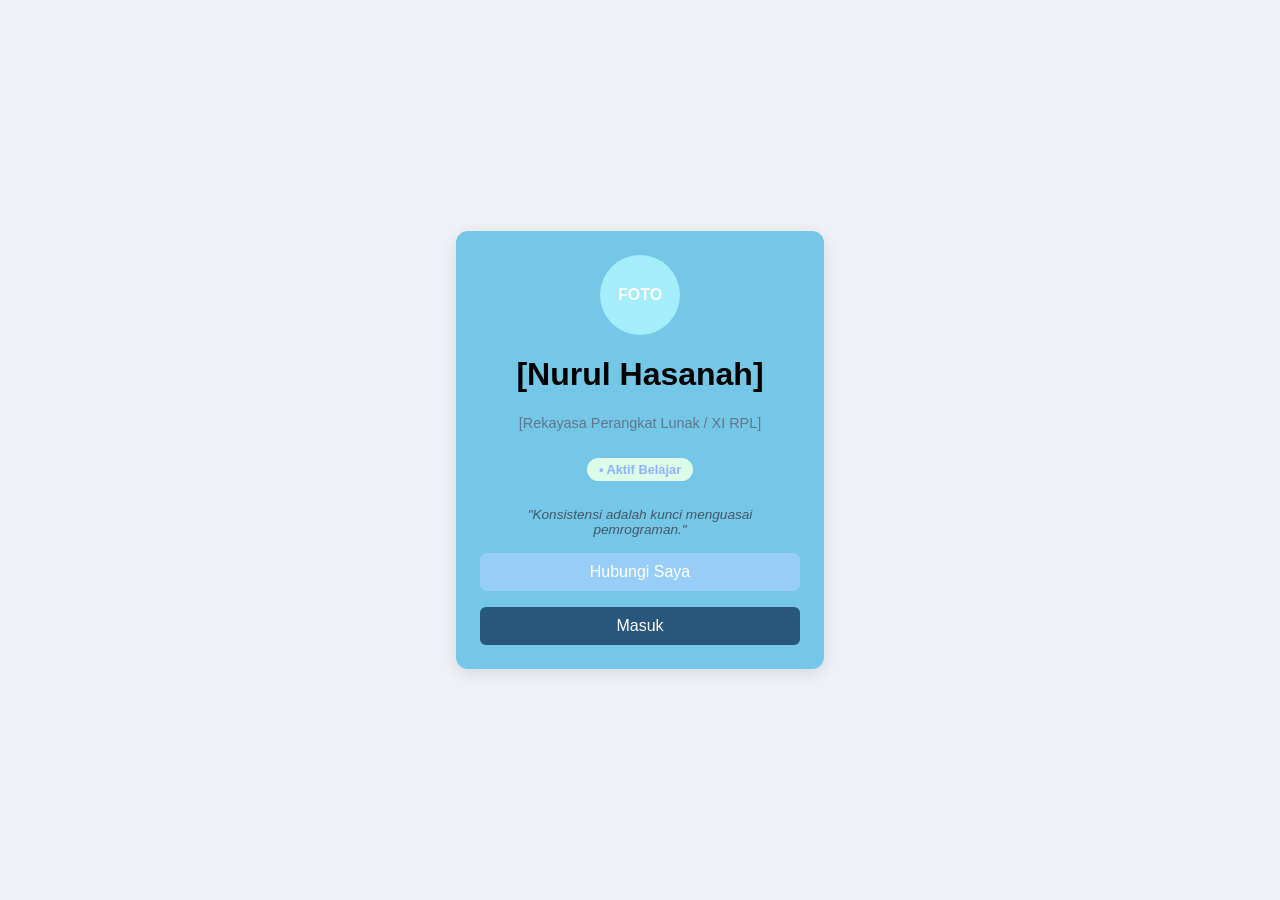
==== index.html @ 28802560 "css" ====
<!DOCTYPE html>
<html lang="id">
<head>
    <meta charset="UTF-8">
    <meta name="viewport" content="width=devide-width, initial-scale=1.0">
    <title>Profil Kartu Digital</title>

    <!--HUBUNGKAN EXSTERNAL CSS DI SINI-->
    <link rel="stylesheet" href="style.css">

    <!-- TULIS INTERNAL CSS DISINI-->
    <style>
        .avatar-placeholder{
            width: 80px;
            height: 80px;
            margin: 0 auto 12px auto;
            border-radius: 50%;
            background-color: #a4edfa;
            color: #ffffff;
            display: flex;
            align-items: center;
            justify-content: center;
            font-weight: bold;
        }

        .nama siswa{
            font-size: 1.25rem;
            color: #1e293b;
            margin-bottom: 4px;
        }

        .jurusan{
            font-size: 0.9rem;
            color: #64748b;
            margin-top: 0;
        }

        .quote{
            font-style: italic;
            font-size: 0.85rem;
            color: #475569;
        }
    </style>

</head>
<body>

    <div class="card">
        <div class="avatar-placeholder">FOTO</div>
        <h1 class="nama-siswa">[Nurul Hasanah]</h1>
        <p class="jurusan">[Rekayasa Perangkat Lunak / XI RPL]</p>

        <div class="info-section">
            <p class="status-badge" style="display: inline-block; background-color: #dcfce7;
            color: #8fb2ff; padding: 4px 12px; border-radius: 20px; font-weight: bold; 
            font-size: 0.8rem;">• Aktif Belajar</p>
            <p class="quote">"Konsistensi adalah kunci menguasai pemrograman."</p>
        </div>

        <!-- ELEMEN UNTUK INLINE CSS-->
        <a href="#" class="btn-kontak" style="display: block; margin-top: 16px; padding: 10px;
        background-color: #98cdf8; color: #ffffff; text-decoration: none; border-radius: 6px;
        font-weight: 500;">Hubungi Saya</a>
        <a href="NavbarHorz.html" class="btn-kontak" style="display: block; margin-top: 16px; padding: 10px;
        background-color: #28567c; color: #ffffff; text-decoration: none; border-radius: 6px;
        font-weight: 500;">Masuk</a>
    </div>

</body>
</html>
---- style.css ----
/* Aturan Dasar Halaman*/
body {
    margin: 0;
    padding: 0;
    font-family: Arial, sans-serif;
    background-color: #eef2f6;
    display: flex;
    justify-content: center;
    align-items: center;
    min-height: 100vh;
}

/*wadah kartu utama*/
.card {
    background-color: #74c7e7;
    width: 320px;
    padding: 24px;
    border-radius: 12px;
    box-shadow: 0 4px 15px rgba(0,0,0,0.1);
    text-align: center;
    
}
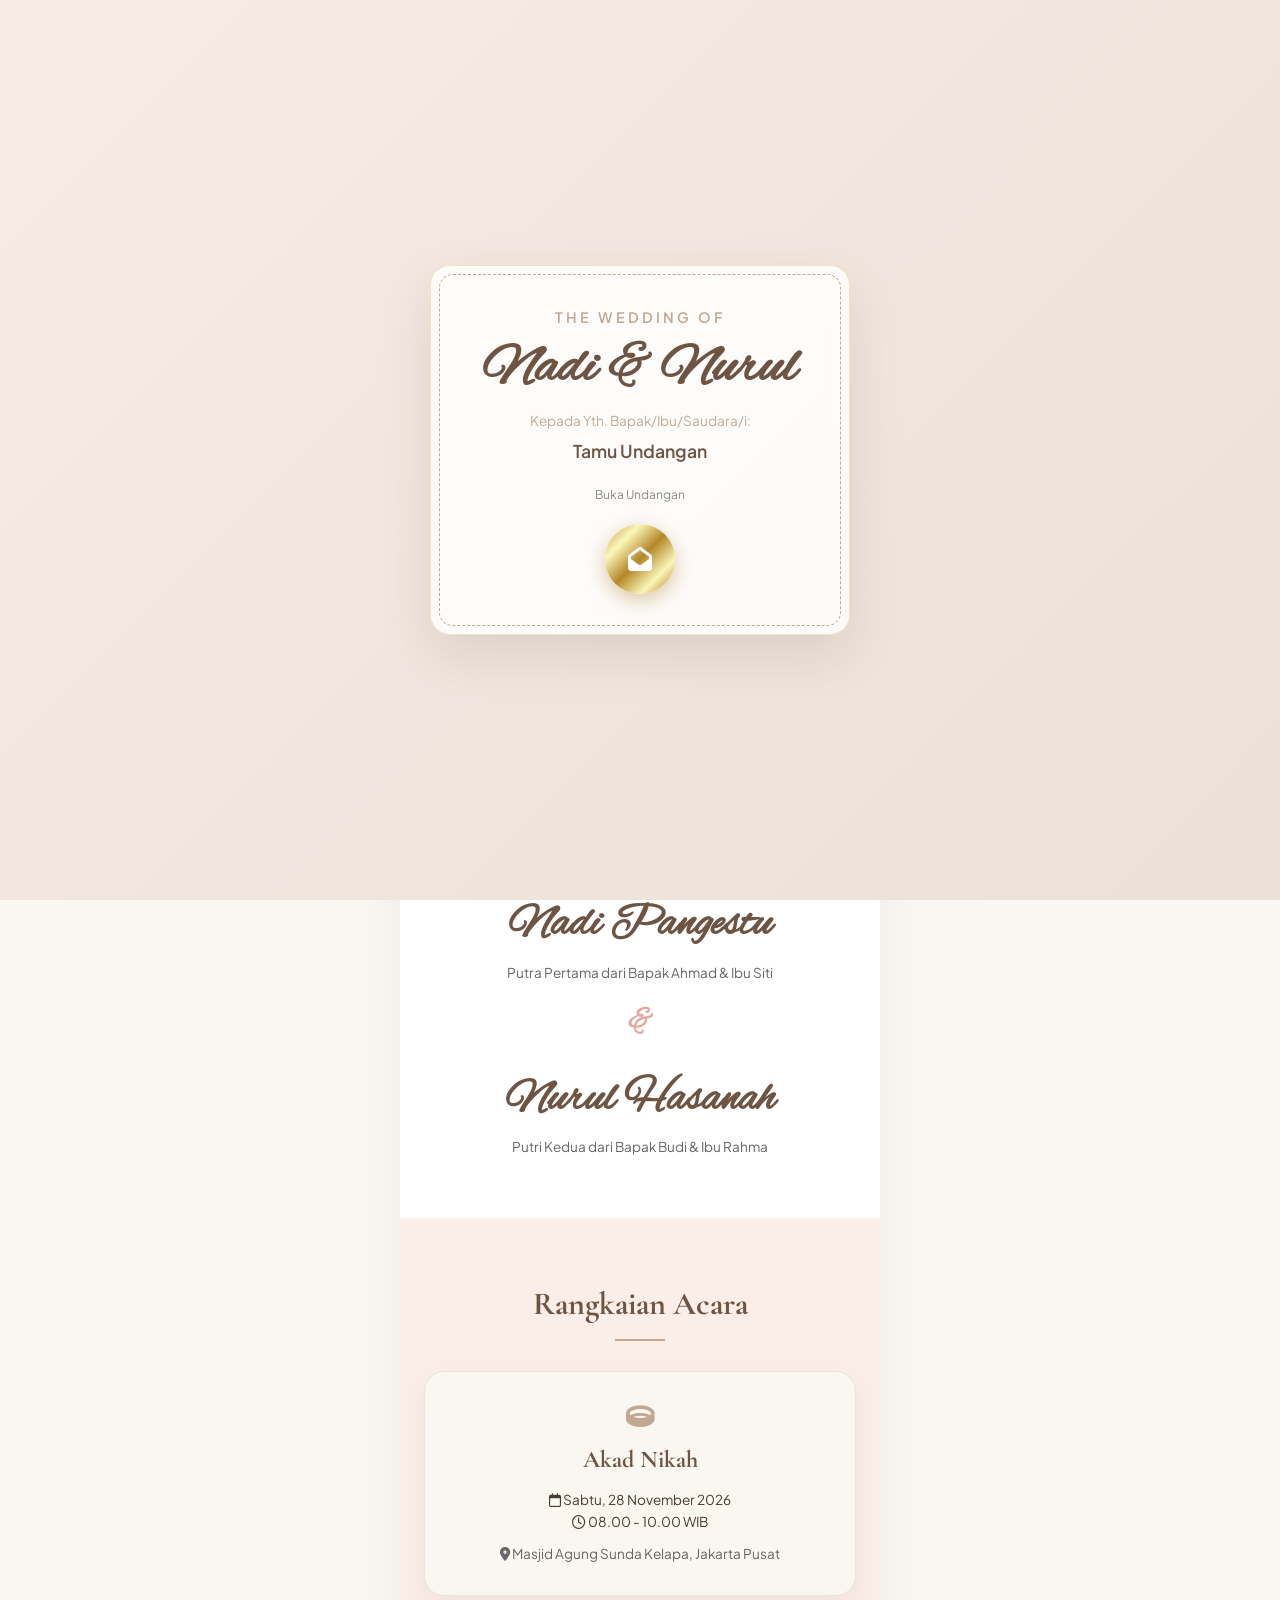
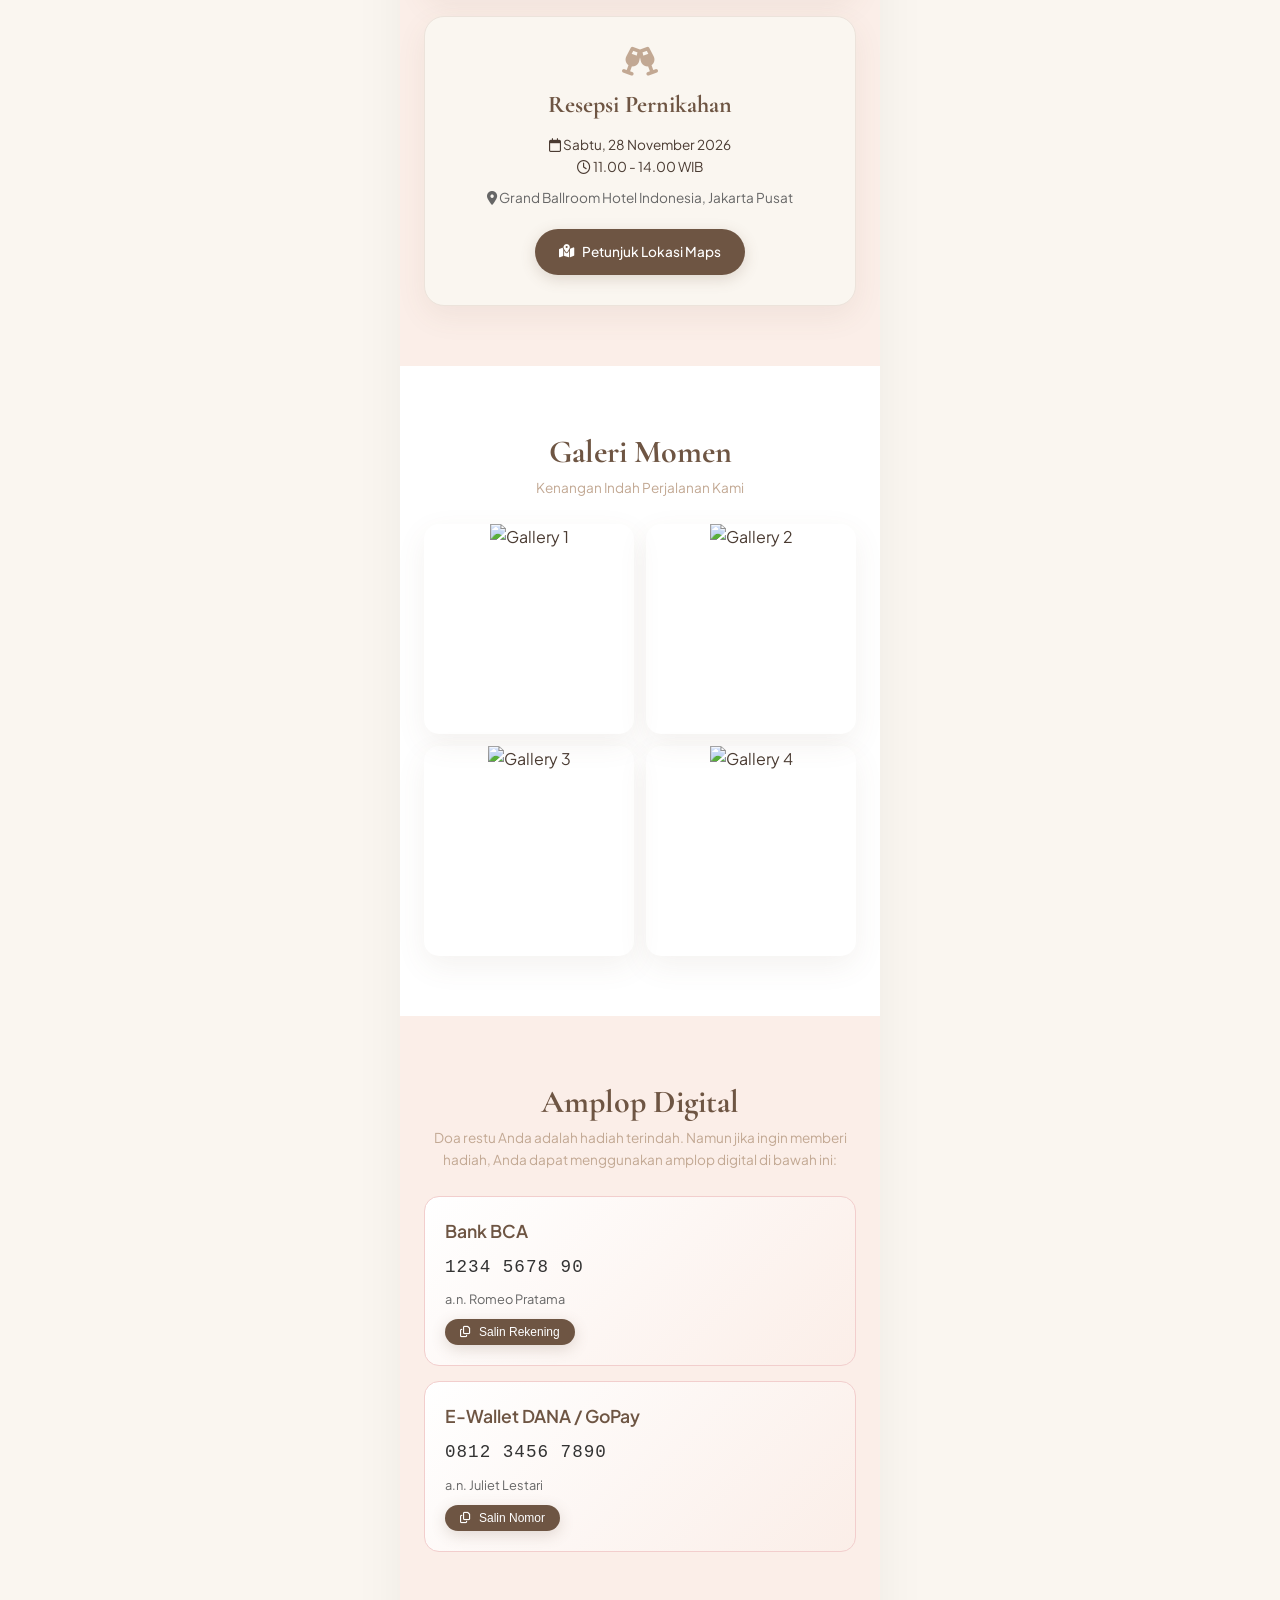
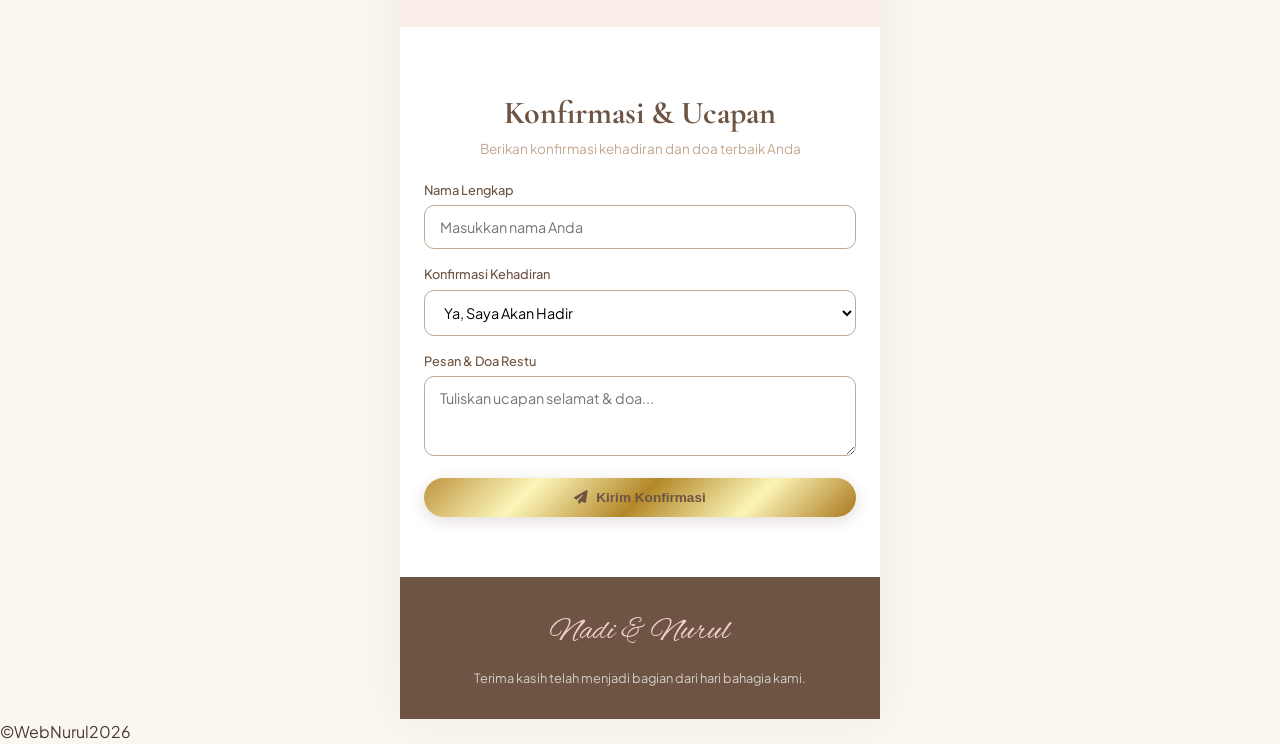
==== commit a158b434: "Add files via upload" ====
--- a/index.html
+++ b/index.html
@@ -2,69 +2,784 @@
 <html lang="id">
 <head>
     <meta charset="UTF-8">
-    <meta name="viewport" content="width=devide-width, initial-scale=1.0">
-    <title>Profil Kartu Digital</title>
-
-    <!--HUBUNGKAN EXSTERNAL CSS DI SINI-->
-    <link rel="stylesheet" href="style.css">
-
-    <!-- TULIS INTERNAL CSS DISINI-->
+    <meta name="viewport" content="width=device-width, initial-scale=1.0">
+    <title>Undangan Pernikahan Digital - Romeo & Juliet</title>
+    
+    <!-- Google Fonts -->
+    <link rel="preconnect" href="https://fonts.googleapis.com">
+    <link rel="preconnect" href="https://fonts.gstatic.com" crossorigin>
+    <link href="https://fonts.googleapis.com/css2?family=Alex+Brush&family=Cormorant+Garamond:ital,wght@0,400;0,600;1,400&family=Plus+Jakarta+Sans:wght@300;400;500;600&display=swap" rel="stylesheet">
+    
+    <!-- Font Awesome Icons -->
+    <link rel="stylesheet" href="https://cdnjs.cloudflare.com/ajax/libs/font-awesome/6.4.0/css/all.min.css">
+
     <style>
-        .avatar-placeholder{
-            width: 80px;
-            height: 80px;
-            margin: 0 auto 12px auto;
-            border-radius: 50%;
-            background-color: #a4edfa;
-            color: #ffffff;
+        :root {
+            --pink-soft: #fbeee8;
+            --pink-medium: #f2cecd;
+            --pink-accent: #e2a8a2;
+            --choco-light: #ece3db;
+            --choco-medium: #c2a893;
+            --choco-dark: #6e5543;
+            --gold-accent: #d4af37;
+            --gold-gradient: linear-gradient(135deg, #bf953f, #fcf6ba, #b38728, #fbf5b7, #aa771c);
+            --bg-body: #faf6f0;
+            --text-dark: #4a3b32;
+            --shadow-soft: 0 10px 30px rgba(110, 85, 67, 0.08);
+            --shadow-hover: 0 15px 35px rgba(110, 85, 67, 0.15);
+        }
+
+        * {
+            margin: 0;
+            padding: 0;
+            box-sizing: border-box;
+            scroll-behavior: smooth;
+        }
+
+        body {
+            font-family: 'Plus Jakarta Sans', sans-serif;
+            background-color: var(--bg-body);
+            color: var(--text-dark);
+            overflow-x: hidden;
+            line-height: 1.6;
+        }
+
+        /* Typography */
+        h1, h2, h3, .font-serif {
+            font-family: 'Cormorant Garamond', serif;
+        }
+
+        .font-cursive {
+            font-family: 'Alex Brush', cursive;
+        }
+
+        /* Canvas Particle */
+        #particleCanvas {
+            position: fixed;
+            top: 0;
+            left: 0;
+            width: 100%;
+            height: 100%;
+            pointer-events: none;
+            z-index: 99;
+        }
+
+        /* Cover Overlay */
+        .cover-screen {
+            position: fixed;
+            inset: 0;
+            background: linear-gradient(135deg, #f7ebe6 0%, #ebe1d7 100%);
+            z-index: 1000;
             display: flex;
             align-items: center;
             justify-content: center;
-            font-weight: bold;
-        }
-
-        .nama siswa{
-            font-size: 1.25rem;
-            color: #1e293b;
-            margin-bottom: 4px;
-        }
-
-        .jurusan{
+            transition: transform 1.2s cubic-bezier(0.77, 0, 0.175, 1), opacity 1s ease;
+        }
+
+        .cover-screen.opened {
+            transform: translateY(-100%);
+            opacity: 0;
+            pointer-events: none;
+        }
+
+        .envelope-card {
+            background: rgba(255, 255, 255, 0.85);
+            backdrop-filter: blur(10px);
+            border: 1px solid rgba(212, 175, 55, 0.3);
+            border-radius: 20px;
+            padding: 40px 30px;
+            text-align: center;
+            max-width: 420px;
+            width: 90%;
+            box-shadow: 0 20px 50px rgba(110, 85, 67, 0.15);
+            position: relative;
+        }
+
+        .envelope-card::before {
+            content: '';
+            position: absolute;
+            inset: 8px;
+            border: 1px dashed var(--choco-medium);
+            border-radius: 14px;
+            pointer-events: none;
+        }
+
+        .wax-seal {
+            width: 70px;
+            height: 70px;
+            background: var(--gold-gradient);
+            border-radius: 50%;
+            display: flex;
+            align-items: center;
+            justify-content: center;
+            margin: 20px auto 0;
+            cursor: pointer;
+            box-shadow: 0 6px 20px rgba(170, 119, 28, 0.4);
+            transition: all 0.3s ease;
+            color: #fff;
+            font-size: 1.5rem;
+        }
+
+        .wax-seal:hover {
+            transform: scale(1.1) rotate(5deg);
+        }
+
+        /* Main Container */
+        .main-wrapper {
+            max-width: 480px;
+            margin: 0 auto;
+            background: #ffffff;
+            box-shadow: 0 0 50px rgba(0,0,0,0.05);
+            min-height: 100vh;
+            position: relative;
+        }
+
+        /* Sections */
+        section {
+            padding: 60px 24px;
+            text-align: center;
+            position: relative;
+        }
+
+        /* Hero Section */
+        .hero-section {
+            padding-top: 80px;
+            background: linear-gradient(180deg, var(--pink-soft) 0%, #ffffff 100%);
+            border-bottom-left-radius: 40px;
+            border-bottom-right-radius: 40px;
+        }
+
+        .couple-frame {
+            width: 220px;
+            height: 280px;
+            margin: 0 auto 30px;
+            border-radius: 110px 110px 20px 20px;
+            overflow: hidden;
+            border: 6px solid #fff;
+            box-shadow: var(--shadow-soft);
+            position: relative;
+        }
+
+        .couple-frame img {
+            width: 100%;
+            height: 100%;
+            object-fit: cover;
+        }
+
+        .title-sub {
             font-size: 0.9rem;
-            color: #64748b;
-            margin-top: 0;
-        }
-
-        .quote{
-            font-style: italic;
+            letter-spacing: 3px;
+            text-transform: uppercase;
+            color: var(--choco-medium);
+            font-weight: 600;
+        }
+
+        .title-names {
+            font-size: 3.2rem;
+            color: var(--choco-dark);
+            margin: 10px 0;
+            line-height: 1.1;
+        }
+
+        /* Countdown */
+        .countdown-grid {
+            display: grid;
+            grid-template-columns: repeat(4, 1fr);
+            gap: 10px;
+            margin-top: 30px;
+        }
+
+        .countdown-item {
+            background: var(--pink-soft);
+            padding: 12px 5px;
+            border-radius: 12px;
+            border: 1px solid var(--pink-medium);
+        }
+
+        .countdown-num {
+            font-size: 1.4rem;
+            font-weight: 600;
+            color: var(--choco-dark);
+        }
+
+        .countdown-label {
+            font-size: 0.7rem;
+            color: var(--choco-medium);
+            text-transform: uppercase;
+        }
+
+        /* Card Section Styles */
+        .card-box {
+            background: var(--bg-body);
+            border-radius: 20px;
+            padding: 30px 20px;
+            margin-top: 20px;
+            border: 1px solid var(--choco-light);
+            box-shadow: var(--shadow-soft);
+        }
+
+        .btn-custom {
+            display: inline-flex;
+            align-items: center;
+            gap: 8px;
+            background: var(--choco-dark);
+            color: #fff;
+            padding: 12px 24px;
+            border-radius: 30px;
+            text-decoration: none;
             font-size: 0.85rem;
-            color: #475569;
+            font-weight: 500;
+            border: none;
+            cursor: pointer;
+            transition: all 0.3s ease;
+            box-shadow: 0 4px 15px rgba(110, 85, 67, 0.2);
+        }
+
+        .btn-custom:hover {
+            background: var(--choco-medium);
+            transform: translateY(-2px);
+        }
+
+        .btn-gold {
+            background: var(--gold-gradient);
+            color: var(--choco-dark);
+            font-weight: 600;
+        }
+
+        /* Gallery Grid */
+        .gallery-grid {
+            display: grid;
+            grid-template-columns: repeat(2, 1fr);
+            gap: 12px;
+            margin-top: 25px;
+        }
+
+        .gallery-item {
+            aspect-ratio: 1;
+            border-radius: 15px;
+            overflow: hidden;
+            cursor: pointer;
+            box-shadow: var(--shadow-soft);
+        }
+
+        .gallery-item img {
+            width: 100%;
+            height: 100%;
+            object-fit: cover;
+            transition: transform 0.4s ease;
+        }
+
+        .gallery-item:hover img {
+            transform: scale(1.08);
+        }
+
+        /* Form Controls */
+        .form-group {
+            margin-bottom: 15px;
+            text-align: left;
+        }
+
+        .form-group label {
+            display: block;
+            font-size: 0.8rem;
+            color: var(--choco-dark);
+            margin-bottom: 5px;
+            font-weight: 500;
+        }
+
+        .form-control {
+            width: 100%;
+            padding: 12px 15px;
+            border-radius: 10px;
+            border: 1px solid var(--choco-medium);
+            background: #fff;
+            font-family: inherit;
+            font-size: 0.9rem;
+            outline: none;
+        }
+
+        .form-control:focus {
+            border-color: var(--pink-accent);
+            box-shadow: 0 0 0 3px rgba(226, 168, 162, 0.2);
+        }
+
+        /* Guestbook Comments */
+        .comments-list {
+            max-height: 300px;
+            overflow-y: auto;
+            margin-top: 25px;
+			text-align: left;
+            padding-right: 5px;
+        }
+
+        .comment-card {
+            background: #fff;
+            padding: 12px 15px;
+            border-radius: 12px;
+            margin-bottom: 10px;
+            border-left: 3px solid var(--pink-accent);
+            box-shadow: 0 2px 8px rgba(0,0,0,0.03);
+        }
+
+        .comment-header {
+            display: flex;
+            justify-content: space-between;
+            font-size: 0.8rem;
+            font-weight: 600;
+            color: var(--choco-dark);
+        }
+
+        .comment-body {
+            font-size: 0.85rem;
+            margin-top: 5px;
+            color: #555;
+        }
+
+        /* Bank Account Cards */
+        .bank-card {
+            background: linear-gradient(135deg, #ffffff 0%, var(--pink-soft) 100%);
+            border-radius: 15px;
+            padding: 20px;
+            margin-bottom: 15px;
+            border: 1px solid var(--pink-medium);
+            text-align: left;
+            position: relative;
+        }
+
+        .bank-name {
+            font-weight: 600;
+            font-size: 1.1rem;
+            color: var(--choco-dark);
+        }
+
+        .bank-number {
+            font-family: monospace;
+            font-size: 1.1rem;
+            letter-spacing: 1px;
+            margin: 8px 0;
+            color: #333;
+        }
+
+        /* Floating BGM Button */
+        .audio-btn {
+            position: fixed;
+            bottom: 20px;
+            right: 20px;
+            width: 45px;
+            height: 45px;
+            background: var(--choco-dark);
+            color: #fff;
+            border-radius: 50%;
+            display: flex;
+            align-items: center;
+            justify-content: center;
+            z-index: 999;
+            cursor: pointer;
+            box-shadow: 0 4px 15px rgba(0,0,0,0.2);
+            border: 2px solid #fff;
+        }
+
+        .audio-btn.playing {
+            animation: spin 4s linear infinite;
+        }
+
+        @keyframes spin {
+            100% { transform: rotate(360deg); }
+        }
+
+        /* Lightbox Modal */
+        .lightbox-modal {
+            position: fixed;
+            inset: 0;
+            background: rgba(0,0,0,0.85);
+            z-index: 2000;
+            display: none;
+            align-items: center;
+            justify-content: center;
+            padding: 20px;
+        }
+
+        .lightbox-modal.active {
+            display: flex;
+        }
+
+        .lightbox-content {
+            max-width: 90%;
+            max-height: 80vh;
+            border-radius: 10px;
+        }
+
+        /* Toast Notification */
+        .toast {
+            position: fixed;
+            top: 20px;
+            left: 50%;
+            transform: translateX(-50%) translateY(-100px);
+            background: var(--choco-dark);
+            color: #fff;
+            padding: 10px 20px;
+            border-radius: 20px;
+            font-size: 0.8rem;
+            z-index: 3000;
+            transition: transform 0.3s ease;
+            box-shadow: 0 5px 15px rgba(0,0,0,0.2);
+        }
+
+        .toast.show {
+            transform: translateX(-50%) translateY(0);
         }
     </style>
-
 </head>
 <body>
 
-    <div class="card">
-        <div class="avatar-placeholder">FOTO</div>
-        <h1 class="nama-siswa">[Nurul Hasanah]</h1>
-        <p class="jurusan">[Rekayasa Perangkat Lunak / XI RPL]</p>
-
-        <div class="info-section">
-            <p class="status-badge" style="display: inline-block; background-color: #dcfce7;
-            color: #8fb2ff; padding: 4px 12px; border-radius: 20px; font-weight: bold; 
-            font-size: 0.8rem;">• Aktif Belajar</p>
-            <p class="quote">"Konsistensi adalah kunci menguasai pemrograman."</p>
+    <!-- Canvas Particle (Emas & Kelopak Bunga) -->
+    <canvas id="particleCanvas"></canvas>
+
+    <!-- Toast Notification -->
+    <div id="toast" class="toast">Teks berhasil disalin!</div>
+
+    <!-- Opening Envelope Screen -->
+    <div id="coverScreen" class="cover-screen">
+        <div class="envelope-card">
+            <p class="title-sub">The Wedding Of</p>
+            <h1 class="title-names font-cursive" style="font-size: 3.5rem;">Nadi & Nurul </h1>
+            <p style="font-size: 0.85rem; color: var(--choco-medium); margin-top: 10px;">Kepada Yth. Bapak/Ibu/Saudara/i:</p>
+            <p id="guestNameDisplay" style="font-size: 1.1rem; font-weight: 600; color: var(--choco-dark); margin: 5px 0 20px;">Tamu Undangan</p>
+            
+            <p style="font-size: 0.75rem; color: #888;">Buka Undangan</p>
+            <div class="wax-seal" onclick="openInvitation()">
+                <i class="fa-solid fa-envelope-open"></i>
+            </div>
         </div>
-
-        <!-- ELEMEN UNTUK INLINE CSS-->
-        <a href="#" class="btn-kontak" style="display: block; margin-top: 16px; padding: 10px;
-        background-color: #98cdf8; color: #ffffff; text-decoration: none; border-radius: 6px;
-        font-weight: 500;">Hubungi Saya</a>
-        <a href="NavbarHorz.html" class="btn-kontak" style="display: block; margin-top: 16px; padding: 10px;
-        background-color: #28567c; color: #ffffff; text-decoration: none; border-radius: 6px;
-        font-weight: 500;">Masuk</a>
+        
     </div>
-
+    
+
+    <!-- Floating Audio Control -->
+    <div id="audioBtn" class="audio-btn" onclick="toggleAudio()">
+        <i id="audioIcon" class="fa-solid fa-music"></i>
+    </div>
+    <audio id="bgm" loop>
+        <source src="lagu pernikahan.mp4" type="audio/mpeg">
+    </audio>
+
+    <!-- Main Invitation Content -->
+    <div class="main-wrapper">
+
+        <!-- Hero Section -->
+        <section class="hero-section">
+            <p class="title-sub">Undangan Pernikahan</p>
+            <h1 class="title-names font-cursive">Nadi & Nurul</h1>
+            <p style="font-size: 0.9rem; color: var(--choco-medium); font-weight: 500;">Sabtu, 28 November 2026</p>
+
+            <div class="couple-frame" style="margin-top: 25px;">
+                <img src="images.jpg" alt="Nadi & Nurul">
+            </div>
+
+            <!-- Countdown Timer -->
+            <div class="countdown-grid">
+                <div class="countdown-item">
+                    <div id="cd-days" class="countdown-num">00</div>
+                    <div class="countdown-label">Hari</div>
+                </div>
+                <div class="countdown-item">
+                    <div id="cd-hours" class="countdown-num">00</div>
+                    <div class="countdown-label">Jam</div>
+                </div>
+                <div class="countdown-item">
+                    <div id="cd-mins" class="countdown-num">00</div>
+                    <div class="countdown-label">Menit</div>
+                </div>
+                <div class="countdown-item">
+                    <div id="cd-secs" class="countdown-num">00</div>
+                    <div class="countdown-label">Detik</div>
+                </div>
+            </div>
+        </section>
+
+        <!-- Quote / Couple Intro -->
+        <section>
+            <p class="font-serif" style="font-size: 1.1rem; font-style: italic; color: var(--choco-dark);">
+                "Dan di antara tanda-tanda (kebesaran-Nya) ialah Dia menciptakan pasangan-pasangan untukmu dari jenismu sendiri, agar kamu cenderung dan merasa tenteram kepadanya."
+            </p>
+            <p style="font-size: 0.8rem; color: var(--choco-medium); margin-top: 8px;">(Ar-Rum: 21)</p>
+
+            <div style="margin-top: 40px;">
+                <h2 class="font-cursive" style="font-size: 2.8rem; color: var(--choco-dark);">Nadi Pangestu</h2>
+                <p style="font-size: 0.85rem; color: #666;">Putra Pertama dari Bapak Ahmad & Ibu Siti</p>
+
+                <h3 class="font-cursive" style="font-size: 2rem; color: var(--pink-accent); margin: 15px 0;">&</h3>
+
+                <h2 class="font-cursive" style="font-size: 2.8rem; color: var(--choco-dark);">Nurul Hasanah</h2>
+                <p style="font-size: 0.85rem; color: #666;">Putri Kedua dari Bapak Budi & Ibu Rahma</p>
+            </div>
+        </section>
+
+        <!-- Event Details -->
+        <section style="background: var(--pink-soft);">
+            <h2 class="font-serif" style="font-size: 2rem; color: var(--choco-dark);">Rangkaian Acara</h2>
+            <div style="width: 50px; height: 2px; background: var(--choco-medium); margin: 10px auto 30px;"></div>
+
+            <!-- Akad Nikah Card -->
+            <div class="card-box">
+                <i class="fa-solid fa-ring" style="font-size: 1.8rem; color: var(--choco-medium); margin-bottom: 10px;"></i>
+                <h3 class="font-serif" style="font-size: 1.5rem; color: var(--choco-dark);">Akad Nikah</h3>
+                <p style="font-size: 0.85rem; margin-top: 10px;"><i class="fa-regular fa-calendar"></i> Sabtu, 28 November 2026</p>
+                <p style="font-size: 0.85rem;"><i class="fa-regular fa-clock"></i> 08.00 - 10.00 WIB</p>
+                <p style="font-size: 0.85rem; margin-top: 10px; color: #666;"><i class="fa-solid fa-location-dot"></i> Masjid Agung Sunda Kelapa, Jakarta Pusat</p>
+            </div>
+
+            <!-- Resepsi Card -->
+            <div class="card-box">
+                <i class="fa-solid fa-champagne-glasses" style="font-size: 1.8rem; color: var(--choco-medium); margin-bottom: 10px;"></i>
+                <h3 class="font-serif" style="font-size: 1.5rem; color: var(--choco-dark);">Resepsi Pernikahan</h3>
+                <p style="font-size: 0.85rem; margin-top: 10px;"><i class="fa-regular fa-calendar"></i> Sabtu, 28 November 2026</p>
+                <p style="font-size: 0.85rem;"><i class="fa-regular fa-clock"></i> 11.00 - 14.00 WIB</p>
+                <p style="font-size: 0.85rem; margin-top: 10px; color: #666;"><i class="fa-solid fa-location-dot"></i> Grand Ballroom Hotel Indonesia, Jakarta Pusat</p>
+                
+                <div style="margin-top: 20px;">
+                    <a href="https://maps.google.com" target="_blank" class="btn-custom">
+                        <i class="fa-solid fa-map-location-dot"></i> Petunjuk Lokasi Maps
+                    </a>
+                </div>
+            </div>
+        </section>
+
+        <!-- Gallery Section -->
+        <section>
+            <h2 class="font-serif" style="font-size: 2rem; color: var(--choco-dark);">Galeri Momen</h2>
+            <p style="font-size: 0.85rem; color: var(--choco-medium);">Kenangan Indah Perjalanan Kami</p>
+
+            <div class="gallery-grid">
+                <div class="gallery-item" onclick="openLightbox('https://images.unsplash.com/photo-1519741497674-611481863552?auto=format&fit=crop&q=80&w=800')">
+                    <img src="https://images.unsplash.com/photo-1519741497674-611481863552?auto=format&fit=crop&q=80&w=400" alt="Gallery 1">
+                </div>
+                <div class="gallery-item" onclick="openLightbox('https://images.unsplash.com/photo-1511285560929-80b456fea0bc?auto=format&fit=crop&q=80&w=800')">
+                    <img src="https://images.unsplash.com/photo-1511285560929-80b456fea0bc?auto=format&fit=crop&q=80&w=400" alt="Gallery 2">
+                </div>
+                <div class="gallery-item" onclick="openLightbox('https://images.unsplash.com/photo-1583939003579-730e3918a45a?auto=format&fit=crop&q=80&w=800')">
+                    <img src="images (1).jpg" alt="Gallery 3">
+                </div>
+                <div class="gallery-item" onclick="openLightbox('https://images.unsplash.com/photo-1522673607200-164d1b6ce486?auto=format&fit=crop&q=80&w=800')">
+                    <img src="https://images.unsplash.com/photo-1522673607200-164d1b6ce486?auto=format&fit=crop&q=80&w=400" alt="Gallery 4">
+                </div>
+            </div>
+        </section>
+
+        <!-- Amplop Digital / Cashless Gift -->
+        <section style="background: var(--pink-soft);">
+            <h2 class="font-serif" style="font-size: 2rem; color: var(--choco-dark);">Amplop Digital</h2>
+            <p style="font-size: 0.85rem; color: var(--choco-medium); margin-bottom: 25px;">Doa restu Anda adalah hadiah terindah. Namun jika ingin memberi hadiah, Anda dapat menggunakan amplop digital di bawah ini:</p>
+
+            <!-- Bank 1 -->
+            <div class="bank-card">
+                <div class="bank-name">Bank BCA</div>
+                <div class="bank-number" id="bcaNum">1234 5678 90</div>
+                <div style="font-size: 0.8rem; color: #666;">a.n. Romeo Pratama</div>
+                <button class="btn-custom" style="padding: 6px 15px; font-size: 0.75rem; margin-top: 10px;" onclick="copyToClipboard('1234567890')">
+                    <i class="fa-regular fa-copy"></i> Salin Rekening
+                </button>
+            </div>
+
+            <!-- Bank 2 / E-Wallet -->
+            <div class="bank-card">
+                <div class="bank-name">E-Wallet DANA / GoPay</div>
+                <div class="bank-number" id="danaNum">0812 3456 7890</div>
+                <div style="font-size: 0.8rem; color: #666;">a.n. Juliet Lestari</div>
+                <button class="btn-custom" style="padding: 6px 15px; font-size: 0.75rem; margin-top: 10px;" onclick="copyToClipboard('081234567890')">
+                    <i class="fa-regular fa-copy"></i> Salin Nomor
+                </button>
+            </div>
+        </section>
+
+        <!-- RSVP & Guestbook -->
+        <section>
+            <h2 class="font-serif" style="font-size: 2rem; color: var(--choco-dark);">Konfirmasi & Ucapan</h2>
+            <p style="font-size: 0.85rem; color: var(--choco-medium); margin-bottom: 20px;">Berikan konfirmasi kehadiran dan doa terbaik Anda</p>
+
+            <form id="rsvpForm" onsubmit="submitRSVP(event)">
+                <div class="form-group">
+                    <label>Nama Lengkap</label>
+                    <input type="text" id="rsvpName" class="form-control" placeholder="Masukkan nama Anda" required>
+                </div>
+
+                <div class="form-group">
+                    <label>Konfirmasi Kehadiran</label>
+                    <select id="rsvpStatus" class="form-control" required>
+                        <option value="Hadir">Ya, Saya Akan Hadir</option>
+                        <option value="Tidak Hadir">Maaf, Tidak Bisa Hadir</option>
+                    </select>
+                </div>
+
+                <div class="form-group">
+                    <label>Pesan & Doa Restu</label>
+                    <textarea id="rsvpMessage" class="form-control" rows="3" placeholder="Tuliskan ucapan selamat & doa..." required></textarea>
+                </div>
+
+                <button type="submit" class="btn-custom btn-gold" style="width: 100%; justify-content: center;">
+                    <i class="fa-solid fa-paper-plane"></i> Kirim Konfirmasi
+                </button>
+            </form>
+
+            <!-- Comments List -->
+            
+        </section>
+
+        <!-- Footer -->
+        <footer style="padding: 30px; background: var(--choco-dark); color: #fff; text-align: center; font-size: 0.8rem;">
+            <p class="font-cursive" style="font-size: 2rem; color: var(--pink-medium); margin-bottom: 10px;">Nadi & Nurul</p>
+            <p style="opacity: 0.7;">Terima kasih telah menjadi bagian dari hari bahagia kami.</p>
+        </footer>
+
+    </div>
+
+    <!-- Lightbox Modal Gallery -->
+    <div id="lightbox" class="lightbox-modal" onclick="closeLightbox()">
+        <img id="lightboxImg" class="lightbox-content" src="" alt="Zoomed Photo">
+    </div>
+
+    <!-- JavaScript Logic -->
+    <script>
+        // Set Guest Name from URL Parameter (?to=Nama+Tamu)
+        const urlParams = new URLSearchParams(window.location.search);
+        const guestName = urlParams.get('to');
+        if (guestName) {
+            document.getElementById('guestNameDisplay').innerText = guestName;
+        }
+
+        // Open Envelope
+        function openInvitation() {
+            document.getElementById('coverScreen').classList.add('opened');
+            const audio = document.getElementById('bgm');
+            audio.play().catch(() => {});
+            document.getElementById('audioBtn').classList.add('playing');
+        }
+
+        // Audio Control
+        function toggleAudio() {
+            const audio = document.getElementById('bgm');
+            const btn = document.getElementById('audioBtn');
+            const icon = document.getElementById('audioIcon');
+
+            if (audio.paused) {
+                audio.play();
+                btn.classList.add('playing');
+                icon.className = 'fa-solid fa-music';
+            } else {
+                audio.pause();
+                btn.classList.remove('playing');
+                icon.className = 'fa-solid fa-volume-xmark';
+            }
+        }
+
+        // Countdown Timer Target
+        const targetDate = new Date('November 28, 2026 08:00:00').getTime();
+
+        setInterval(() => {
+            const now = new Date().getTime();
+            const diff = targetDate - now;
+
+            if (diff > 0) {
+                document.getElementById('cd-days').innerText = Math.floor(diff / (1000 * 60 * 60 * 24));
+                document.getElementById('cd-hours').innerText = Math.floor((diff % (1000 * 60 * 60 * 24)) / (1000 * 60 * 60));
+                document.getElementById('cd-mins').innerText = Math.floor((diff % (1000 * 60 * 60)) / (1000 * 60));
+                document.getElementById('cd-secs').innerText = Math.floor((diff % (1000 * 60)) / 1000);
+            }
+        }, 1000);
+
+        // Copy Clipboard & Toast
+        function copyToClipboard(text) {
+            navigator.clipboard.writeText(text);
+            const toast = document.getElementById('toast');
+            toast.classList.add('show');
+            setTimeout(() => {
+                toast.classList.remove('show');
+            }, 2500);
+        }
+
+        // Lightbox Gallery
+        function openLightbox(src) {
+            document.getElementById('lightboxImg').src = src;
+            document.getElementById('lightbox').classList.add('active');
+        }
+
+        function closeLightbox() {
+            document.getElementById('lightbox').classList.remove('active');
+        }
+
+        // RSVP Form Submit Dynamic
+        function submitRSVP(e) {
+            e.preventDefault();
+            const name = document.getElementById('rsvpName').value;
+            const status = document.getElementById('rsvpStatus').value;
+            const msg = document.getElementById('rsvpMessage').value;
+
+            const isHadir = status === 'Hadir';
+            const statusBadge = isHadir 
+                ? '<span style="color: #27ae60;"><i class="fa-solid fa-circle-check"></i> Hadir</span>' 
+                : '<span style="color: #e74c3c;"><i class="fa-solid fa-circle-xmark"></i> Tidak Hadir</span>';
+
+            const commentHtml = `
+                <div class="comment-card">
+                    <div class="comment-header">
+                        <span>${name}</span>
+                        ${statusBadge}
+                    </div>
+                    <div class="comment-body">${msg}</div>
+                </div>
+            `;
+
+            const list = document.getElementById('commentsList');
+            list.insertAdjacentHTML('afterbegin', commentHtml);
+
+            // Reset Form
+            document.getElementById('rsvpForm').reset();
+            alert('Terima kasih! Konfirmasi dan ucapan Anda telah tersimpan.');
+        }
+
+        // Floating Gold & Petal Canvas Particle
+        const canvas = document.getElementById('particleCanvas');
+        const ctx = canvas.getContext('2d');
+
+        function resizeCanvas() {
+            canvas.width = window.innerWidth;
+            canvas.height = window.innerHeight;
+        }
+        window.addEventListener('resize', resizeCanvas);
+        resizeCanvas();
+
+        const particles = [];
+        for (let i = 0; i < 25; i++) {
+            particles.push({
+                x: Math.random() * canvas.width,
+                y: Math.random() * canvas.height,
+                size: Math.random() * 4 + 2,
+                speedY: Math.random() * 1 + 0.5,
+                speedX: Math.random() * 0.6 - 0.3,
+                color: i % 2 === 0 ? 'rgba(226, 168, 162, 0.6)' : 'rgba(212, 175, 55, 0.5)'
+            });
+        }
+
+        function animateParticles() {
+            ctx.clearRect(0, 0, canvas.width, canvas.height);
+            particles.forEach(p => {
+                ctx.beginPath();
+                ctx.arc(p.x, p.y, p.size, 0, Math.PI * 2);
+                ctx.fillStyle = p.color;
+                ctx.fill();
+
+                p.y += p.speedY;
+                p.x += p.speedX;
+
+                if (p.y > canvas.height) {
+                    p.y = -10;
+                    p.x = Math.random() * canvas.width;
+                }
+            });
+            requestAnimationFrame(animateParticles);
+        }
+        animateParticles();
+    </script>
+    <p>&copy;WebNurul2026</p>
 </body>
 </html>
